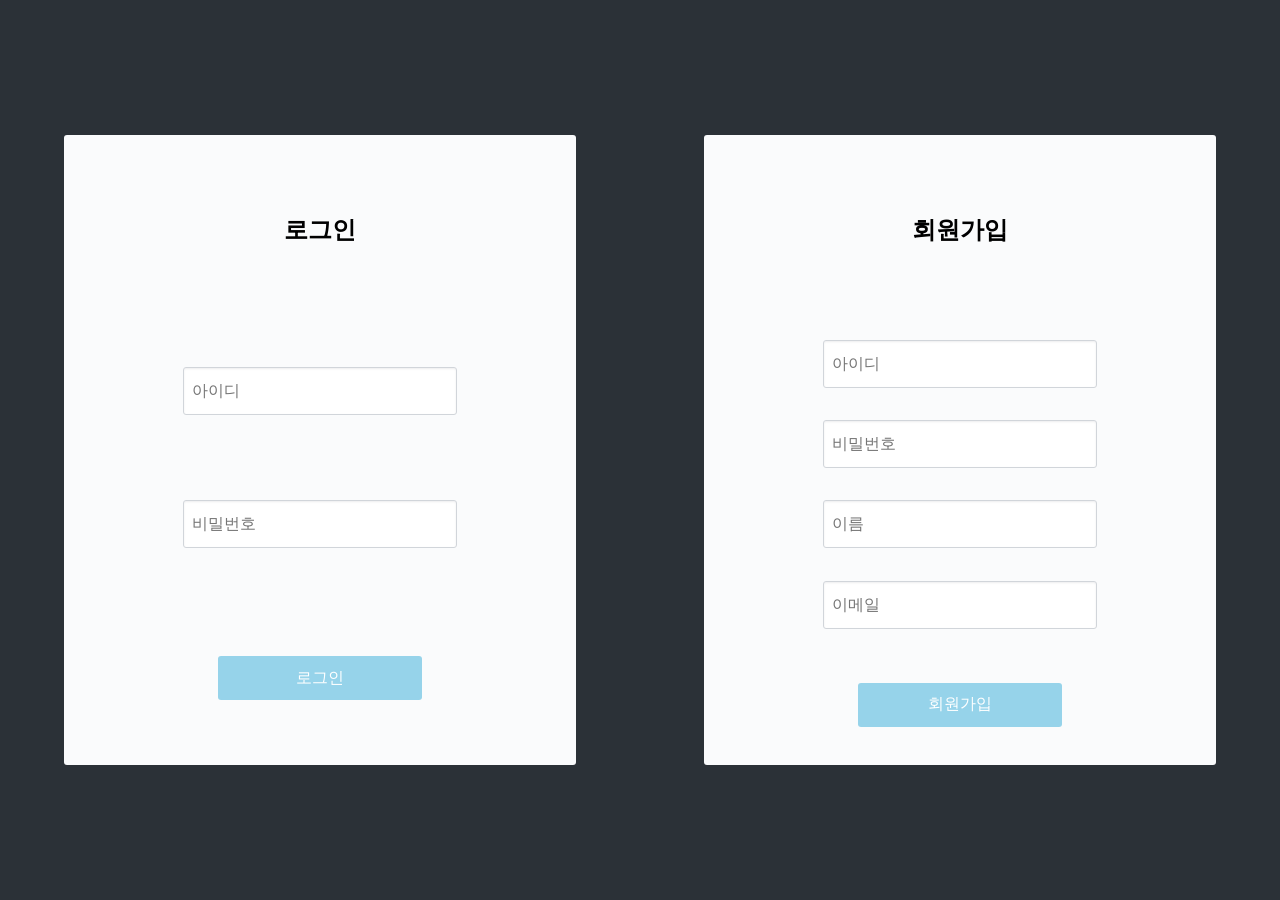
==== api/api/src/main/resources/static/front.html @ d12e0cd6 "Making Shared" ====
<!DOCTYPE html>

<html lang="ko">

<head>
    <meta charset="UTF-8">
    <script src="https://code.jquery.com/jquery-3.4.1.js"
        integrity="sha256-WpOohJOqMqqyKL9FccASB9O0KwACQJpFTUBLTYOVvVU=" crossorigin="anonymous"></script>
    <title>UserAction</title>
</head>
<style>
    body {
        margin: 0;
        padding: 0;
        background-color: #2B3137;
    }

    .user_action_box_wrap {
        width: 100vw;
        height: 100vh;
        display: flex;
        justify-content: space-around;
        align-items: center;
    }

    .user_action_box {
        width: 40vw;
        height: 70vh;
        background-color: #fafbfc;
        border-radius: 3px;
        box-sizing: border-box;
        display: flex;
        justify-content: space-between;
        align-items: center;
        flex-direction: column;
    }

    .user_action_title_wrap {
        height: 30%;
        display: flex;
        justify-content: center;
        align-items: center;
    }

    .user_action_title {
        margin: 0;
        padding: 0;
    }

    .user_action_input_wrap {
        display: flex;
        flex-direction: column;
        justify-content: space-around;
        align-items: center;
        height: 70%;
        width: 100%;
    }

    .user_action_input_wrap>input {
        width: 50%;
        background-color: #fff;
        border: 1px solid #d1d5da;
        border-radius: 3px;
        box-shadow: inset 0 1px 2px rgba(27, 31, 35, .075);
        color: #24292e;
        font-size: 16px;
        line-height: 20px;
        min-height: 34px;
        padding: 6px 8px;
    }

    .user_action_button_wrap {
        width: 50%;
        height: 20%;
        display: flex;
        justify-content: center;
        align-items: center;
    }

    .user_action_button {
        border: none;
        font-size: 16px;
        color: #fff;
        width: 80%;
        height: 50%;
        background-color: #23A6D577;
        border-radius: 3px;
        transition: 0.5s all;
    }

    .user_action_button:hover {
        cursor: pointer;
        transition: 0.5s all;
        background-color: #23A6D5;
    }
</style>

<body>

    <div class="user_action_box_wrap">
        <!--로그인 box-->
        <div class="user_action_box">

            <div class="user_action_title_wrap">
                <h2 class="user_action_title">로그인</h2>
            </div>

            <form action="/" name="login" class="user_action_input_wrap" method="POST" onsubmit="return login_btn()">

                <input id="lg_userid" name="userid" placeholder="아이디" />
                <input id="lg_password" placeholder="비밀번호" />

                <div class="user_action_button_wrap">
                    <input type="submit" class="user_action_button" value="로그인">
                </div>

            </form>
        </div>

        <!--회원가입 box-->
        <div class="user_action_box">

            <div class="user_action_title_wrap">
                <h2 class="user_action_title">회원가입</h2>
            </div>

            <div class="user_action_input_wrap">

                <input id="sg_userid" placeholder="아이디" />
                <input id="sg_password" placeholder="비밀번호" />
                <input id="sg_name" placeholder="이름" />
                <input id="sg_email" placeholder="이메일" />

                <div class="user_action_button_wrap">
                    <button class="user_action_button" onclick="Signup_btn()">회원가입</button>
                </div>
            </div>
        </div>
    </div>
</body>
<script>
    async function Signup_btn() {
        let data = {
            userId: $('#sg_userid').val(),
            password: $('#sg_password').val(),
            name: $('#sg_name').val(),
            email: $('#sg_email').val()
        };
        if ($('#sg_userid').val() === "") {
            alert("아이디 값을 입력해 주세요.");
            return false;
        }
        else if ($('#sg_password').val() === "") {
            alert("패스워드 값을 입력해 주세요.");
            return false;
        }
        else if ($('#sg_name').val() === "") {
            alert("이름을 입력해 주세요.");
            return false;
        }
        else if ($('#sg_email').val() === "") {
            alert("이메일을 입력해 주세요.");
            return false;
        }
        else if ($('#sg_email').val().substring($('#sg_email').val().length - 10, $('#sg_email').val().length) !== '@gmail.com') {
            alert("Gmail을 올바르게 입력해주세요.\nEx) test@gmail.com");
            return false;
        }
        else {
            try {
                if (!sendEmail())
                    return false;

                let response = await $.ajax({
                    type: "post",
                    url: 'http://localhost:8080/user/signup',
                    contentType: 'application/json',
                    data: JSON.stringify(data)
                });
                alert("회원가입에 성공하였습니다.");
            }
            catch (e) {
                alert("회원가입에 실패하였습니다.");
            }
        }
    }
    function login_btn() {
        let data = {
            userId: $('#lg_userid').val(),
            password: $('#lg_password').val()
        };
        if ($('#lg_userid').val() === "") {
            alert("아이디 값을 입력해 주세요.");
            return false;
        }
        else if ($('#lg_password').val() === "") {
            alert("패스워드 값을 입력해 주세요.");
            return false;
        }
        else {
            try {
                let response = $.ajax({
                    type: "post",
                    url: 'http://localhost:8080/user/login',
                    contentType: 'application/json',
                    async: false,
                    data: JSON.stringify(data),
                });
                if (response.status === 200) {
                    return true;
                }
                else {
                    alert("로그인에 실패하였습니다.");
                    return false;
                }
            }
            catch (e) {
                alert("로그인에 실패하였습니다.");
                return false;
            }
        }
    }
    function sendEmail() {
        let data = {
            receiveEmail: $('#sg_email').val(),
            title: "title",
            content: "content",
            sendEmail: "namsic6460@gmail.com",
            sendEmailPassword: "Qlalfqjsgh6460"
        };

        console.log(JSON.stringify(data));
        $.post('http://localhost:8080/user/emails', {
             contentType: 'application/json',
             async: false,
             data: JSON.stringify(data)
        }).then(response => {
            alert("메일을 발송하였습니다.");
            return true;
        }).catch(response => {
            alert("메일 발송에 실패하였습니다.");
            return false;
        });
    }
</script>

</html>
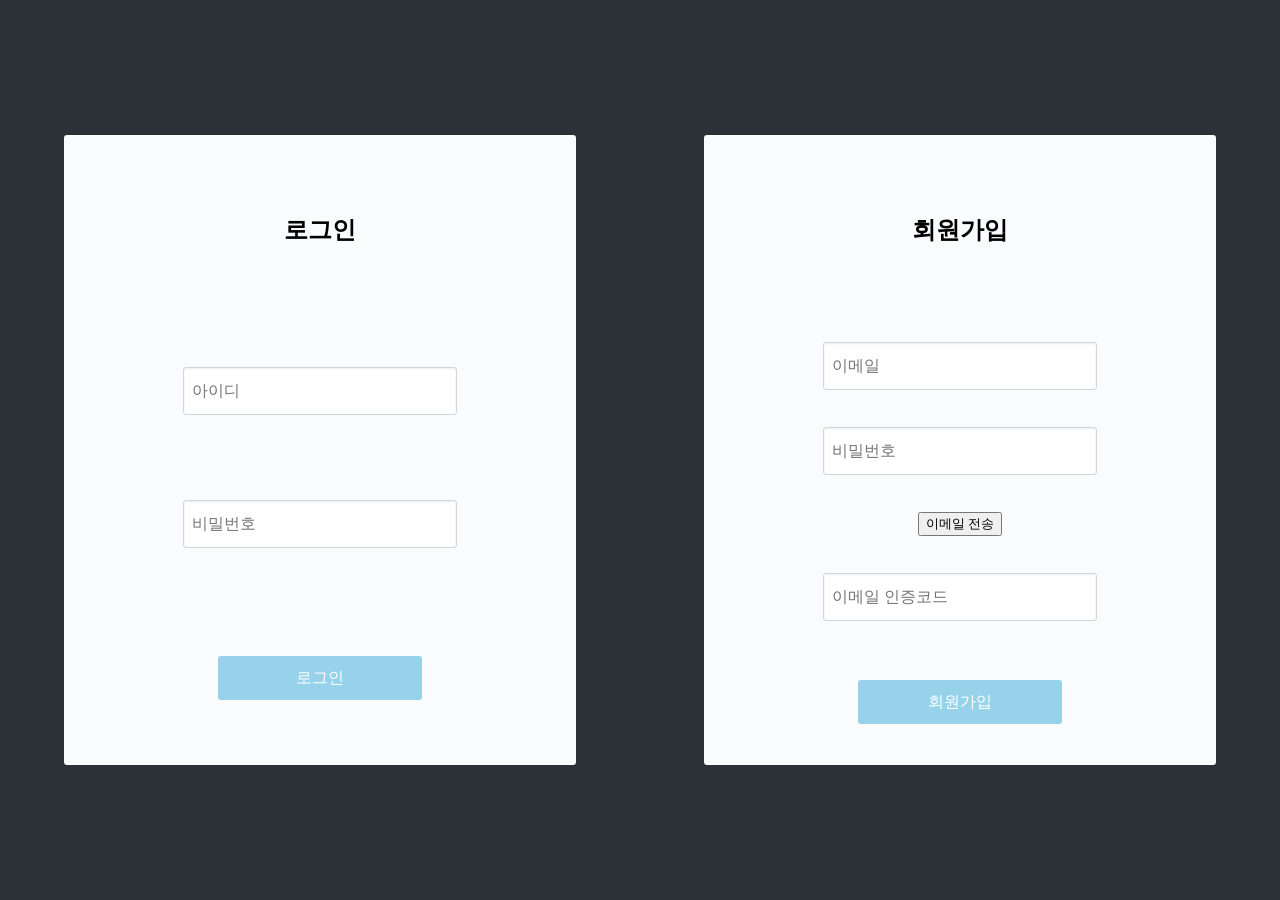
==== commit 2cdd5944: "sign up  certification number" ====
--- a/api/api/src/main/resources/static/front.html
+++ b/api/api/src/main/resources/static/front.html
@@ -126,10 +126,10 @@
 
             <div class="user_action_input_wrap">
 
-                <input id="sg_userid" placeholder="아이디" />
+                <input id="sg_email" placeholder="이메일" />
                 <input id="sg_password" placeholder="비밀번호" />
-                <input id="sg_name" placeholder="이름" />
-                <input id="sg_email" placeholder="이메일" />
+                <button id="sg_auth_button" onclick="sendEmail()">이메일 전송</button> 
+                <input id="sg_auth" placeholder="이메일 인증코드" />
 
                 <div class="user_action_button_wrap">
                     <button class="user_action_button" onclick="Signup_btn()">회원가입</button>
@@ -141,105 +141,80 @@
 <script>
     async function Signup_btn() {
         let data = {
-            userId: $('#sg_userid').val(),
-            password: $('#sg_password').val(),
-            name: $('#sg_name').val(),
+            auth: $('sg_auth').val(),
+            password: $('#sg_password').val()
+        };
+        if ($('#sg_password').val() === "") {
+            alert("패스워드 값을 입력해 주세요.");
+            return false;
+        }
+        else if ($('#sg_email').val() === "") {
+            alert("이메일을 입력해 주세요.");
+            return false;
+        }
+        else if ($('#sg_email').val().substring($('#sg_email').val().length - 10, $('#sg_email').val().length) !== '@gmail.com') {
+            alert("Gmail을 올바르게 입력해주세요.\nEx) test@gmail.com");
+            return false;
+        }
+        else {
+            await $.ajax({
+                type: "post",
+                url: 'http://localhost:8080/user/signup',
+                contentType: 'application/json',
+                data: JSON.stringify(data)
+            }).then(response => {
+                alert("회원가입에 성공하였습니다.");
+                return true;
+            }).catch(response => {
+                alert("회원가입에 실패하였습니다.");
+                return false;
+            })
+        }
+    }
+    function login_btn() {
+        let data = {
+            email: $('#sg_email').val(),
+            password: $('#sg_password').val()
+        };
+
+        if ($('#lg_userid').val() === "") {
+            alert("아이디 값을 입력해 주세요.");
+            return false;
+        }
+        else if ($('#lg_password').val() === "") {
+            alert("패스워드 값을 입력해 주세요.");
+            return false;
+        }
+        else {
+            $.post({
+                url: 'http://localhost:8080/user/logins',
+                contentType: 'application/json',
+                async: false,
+                data: JSON.stringify(data),
+            }).then(response => {
+                alert("로그인에 성공하였습니다");
+                location.href='signup.html'
+                return true;
+            }).catch(response => {
+                alert("로그인에 실패하였습니다.");
+                return false;
+            })
+        }
+    }
+    function sendEmail() {
+        let data = {
             email: $('#sg_email').val()
         };
-        if ($('#sg_userid').val() === "") {
-            alert("아이디 값을 입력해 주세요.");
-            return false;
-        }
-        else if ($('#sg_password').val() === "") {
-            alert("패스워드 값을 입력해 주세요.");
-            return false;
-        }
-        else if ($('#sg_name').val() === "") {
-            alert("이름을 입력해 주세요.");
-            return false;
-        }
-        else if ($('#sg_email').val() === "") {
-            alert("이메일을 입력해 주세요.");
-            return false;
-        }
-        else if ($('#sg_email').val().substring($('#sg_email').val().length - 10, $('#sg_email').val().length) !== '@gmail.com') {
-            alert("Gmail을 올바르게 입력해주세요.\nEx) test@gmail.com");
-            return false;
-        }
-        else {
-            try {
-                if (!sendEmail())
-                    return false;
-
-                let response = await $.ajax({
-                    type: "post",
-                    url: 'http://localhost:8080/user/signup',
-                    contentType: 'application/json',
-                    data: JSON.stringify(data)
-                });
-                alert("회원가입에 성공하였습니다.");
-            }
-            catch (e) {
-                alert("회원가입에 실패하였습니다.");
-            }
-        }
-    }
-    function login_btn() {
-        let data = {
-            userId: $('#lg_userid').val(),
-            password: $('#lg_password').val()
-        };
-        if ($('#lg_userid').val() === "") {
-            alert("아이디 값을 입력해 주세요.");
-            return false;
-        }
-        else if ($('#lg_password').val() === "") {
-            alert("패스워드 값을 입력해 주세요.");
-            return false;
-        }
-        else {
-            try {
-                let response = $.ajax({
-                    type: "post",
-                    url: 'http://localhost:8080/user/login',
-                    contentType: 'application/json',
-                    async: false,
-                    data: JSON.stringify(data),
-                });
-                if (response.status === 200) {
-                    return true;
-                }
-                else {
-                    alert("로그인에 실패하였습니다.");
-                    return false;
-                }
-            }
-            catch (e) {
-                alert("로그인에 실패하였습니다.");
-                return false;
-            }
-        }
-    }
-    function sendEmail() {
-        let data = {
-            receiveEmail: $('#sg_email').val(),
-            title: "title",
-            content: "content",
-            sendEmail: "namsic6460@gmail.com",
-            sendEmailPassword: "Qlalfqjsgh6460"
-        };
 
         console.log(JSON.stringify(data));
-        $.post('http://localhost:8080/user/emails', {
+        $.get('http://localhost:8080/user/sendEmail', {
              contentType: 'application/json',
              async: false,
              data: JSON.stringify(data)
         }).then(response => {
             alert("메일을 발송하였습니다.");
-            return true;
         }).catch(response => {
             alert("메일 발송에 실패하였습니다.");
-            return false;
         });
     }
 </script>
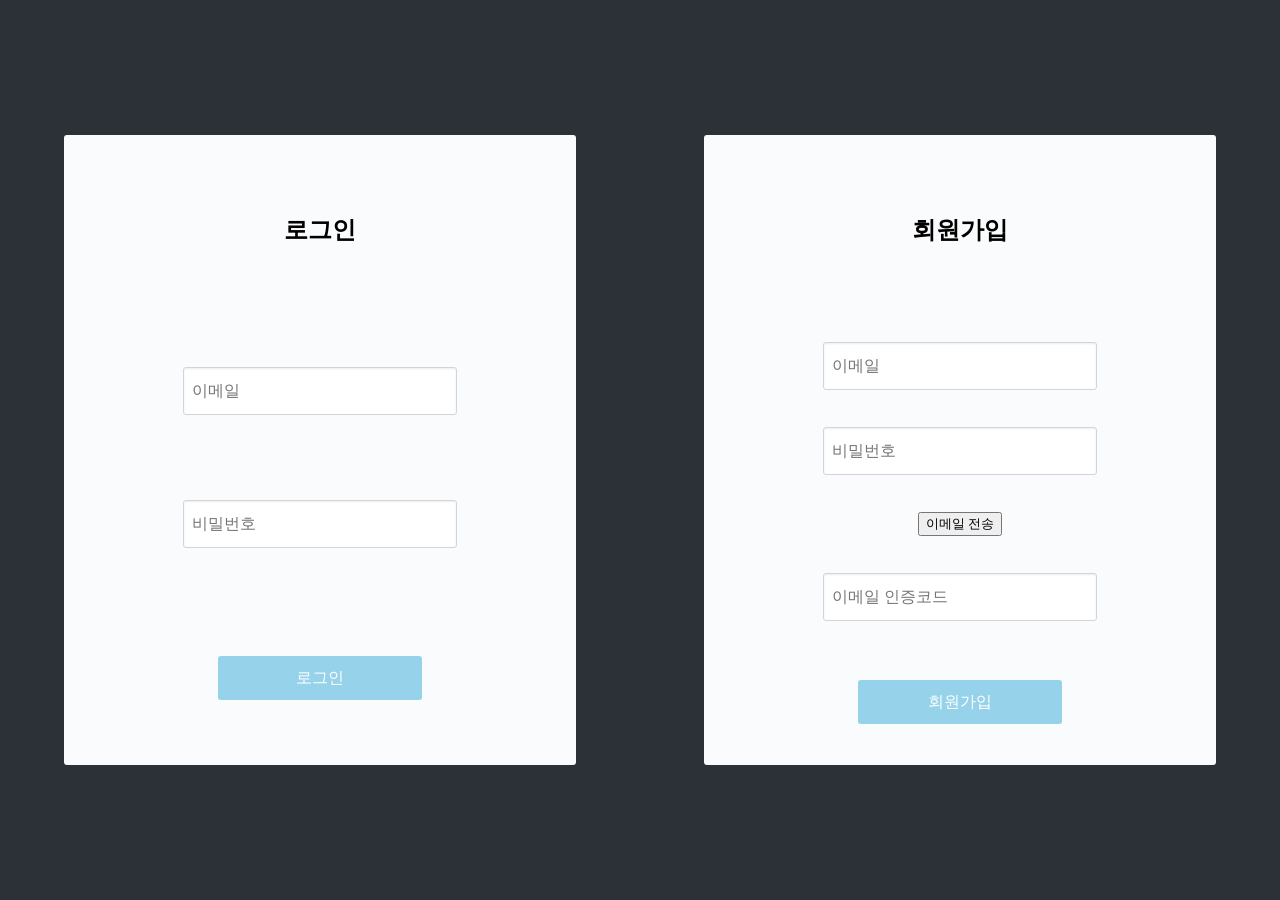
==== commit 9f7e28e4: "made html example" ====
--- a/api/api/src/main/resources/static/front.html
+++ b/api/api/src/main/resources/static/front.html
@@ -107,7 +107,7 @@
 
             <form action="/" name="login" class="user_action_input_wrap" method="POST" onsubmit="return login_btn()">
 
-                <input id="lg_userid" name="userid" placeholder="아이디" />
+                <input id="lg_email" placeholder="이메일" />
                 <input id="lg_password" placeholder="비밀번호" />
 
                 <div class="user_action_button_wrap">
@@ -141,8 +141,8 @@
 <script>
     async function Signup_btn() {
         let data = {
-            auth: $('sg_auth').val(),
-            password: $('#sg_password').val()
+            "auth": $('sg_auth').val(),
+            "password": $('#sg_password').val()
         };
         if ($('#sg_password').val() === "") {
             alert("패스워드 값을 입력해 주세요.");
@@ -157,10 +157,16 @@
             return false;
         }
         else {
+<<<<<<< Updated upstream
             await $.ajax({
                 type: "post",
                 url: 'http://localhost:8080/user/signup',
                 contentType: 'application/json',
+=======
+            await $.post({
+                url: 'http://10.80.162.210:8080/users/signup',
+                contentType: "application/json",
+>>>>>>> Stashed changes
                 data: JSON.stringify(data)
             }).then(response => {
                 alert("회원가입에 성공하였습니다.");
@@ -173,8 +179,8 @@
     }
     function login_btn() {
         let data = {
-            email: $('#sg_email').val(),
-            password: $('#sg_password').val()
+            "email": $('#lg_email').val(),
+            "password": $('#lg_password').val()
         };
 
         if ($('#lg_userid').val() === "") {
@@ -187,30 +193,47 @@
         }
         else {
             $.post({
+<<<<<<< Updated upstream
                 url: 'http://localhost:8080/user/logins',
                 contentType: 'application/json',
                 async: false,
                 data: JSON.stringify(data),
+=======
+                url: 'http://10.80.162.210:8080/users/logins',
+                contentType: "application/json",
+                data: JSON.stringify(data)
+>>>>>>> Stashed changes
             }).then(response => {
-                alert("로그인에 성공하였습니다");
-                location.href='signup.html'
-                return true;
-            }).catch(response => {
-                alert("로그인에 실패하였습니다.");
-                return false;
-            })
+                if(response.token !== null) {
+                    alert("로그인에 성공하였습니다");
+                    location.href='signup.html'
+                }
+
+                else {
+                    alert("로그인에 실패하였습니다");
+                    location.href='front.html'
+                }
+            });
         }
     }
     function sendEmail() {
         let data = {
-            email: $('#sg_email').val()
+            "email": $('#sg_email').val()
         };
 
+<<<<<<< Updated upstream
         console.log(JSON.stringify(data));
         $.get('http://localhost:8080/user/sendEmail', {
              contentType: 'application/json',
              async: false,
              data: JSON.stringify(data)
+=======
+        console.log(data);
+        $.post({
+            url: 'http://10.80.162.210:8080/users/sendEmail',
+            contentType: "application/json",
+            data: JSON.stringify(data)
+>>>>>>> Stashed changes
         }).then(response => {
             alert("메일을 발송하였습니다.");
         }).catch(response => {
